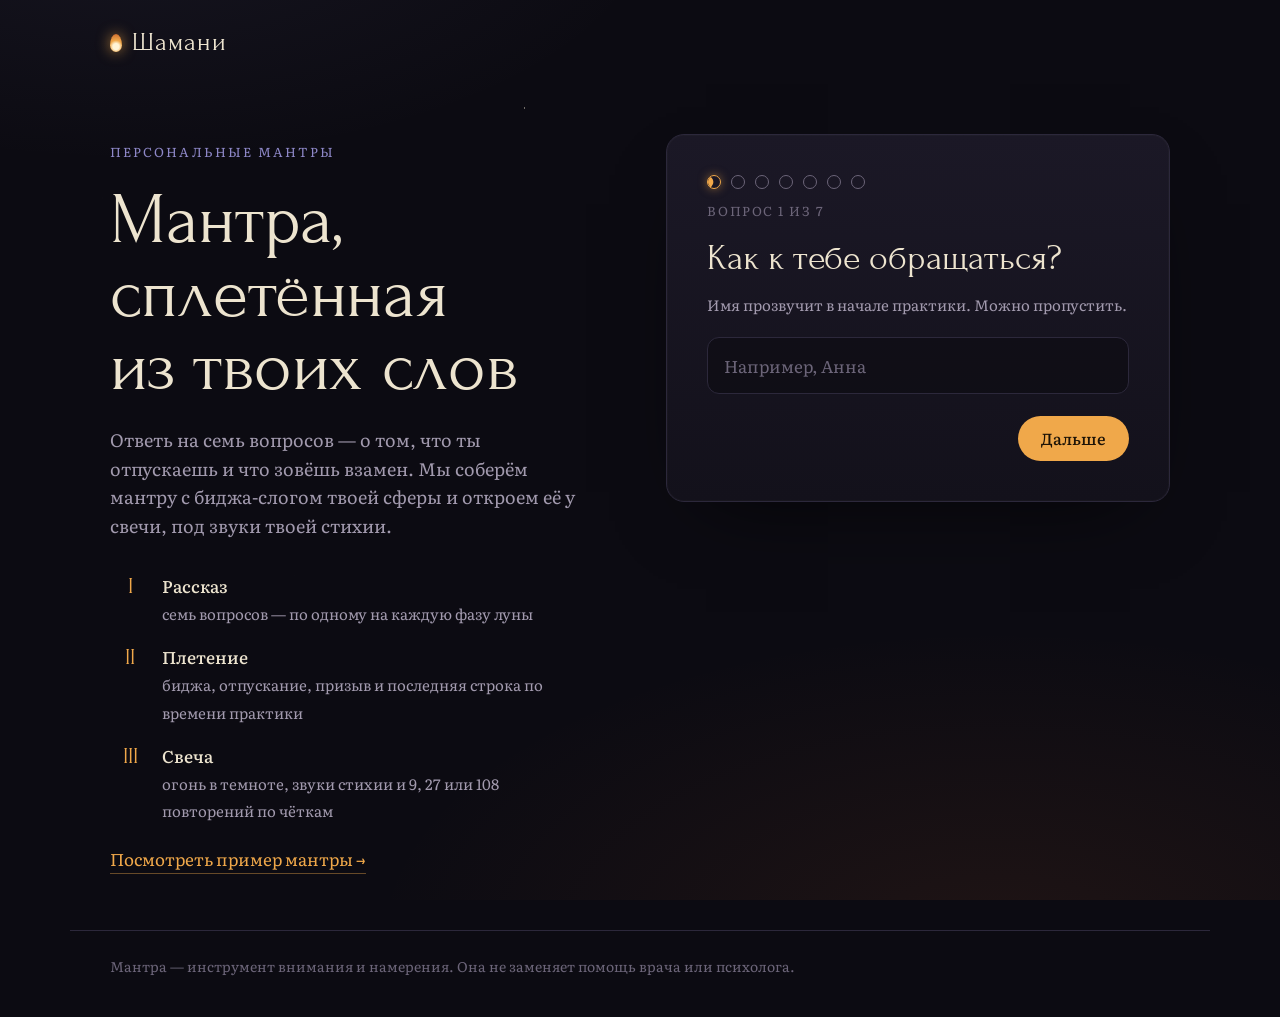
==== index.html @ 1f350509 "MVP: анкета, генератор мантр и страница свечи Co-Authored-By: Claude Opus 5.5 <noreply@anthropic.com" ====
<!doctype html>
<html lang="ru">
<head>
  <meta charset="utf-8">
  <meta name="viewport" content="width=device-width, initial-scale=1, viewport-fit=cover">
  <title>Шамани</title>
  <meta name="description" content="Персональная мантра по семи вопросам — и практика у свечи под звуки твоей стихии.">
  <link rel="icon" href="data:image/svg+xml,%3Csvg xmlns='http://www.w3.org/2000/svg' viewBox='0 0 32 32'%3E%3Cpath d='M16 3c3 6 8 9 8 16a8 8 0 0 1-16 0c0-7 5-10 8-16z' fill='%23F0A84A'/%3E%3C/svg%3E">
  <link rel="preconnect" href="https://fonts.googleapis.com">
  <link rel="preconnect" href="https://fonts.gstatic.com" crossorigin>
  <link rel="stylesheet" href="https://fonts.googleapis.com/css2?family=Forum&family=Literata:ital,opsz,wght@0,7..72,400;0,7..72,500;1,7..72,400&display=swap">
  <link rel="stylesheet" href="css/style.css">
</head>
<body>
  <header class="site-header wrap">
    <a class="brand" href="index.html"><span class="brand-flame" aria-hidden="true"></span>Шамани</a>
    <a class="header-link" id="last-link" href="#" hidden>Моя мантра</a>
  </header>

  <main class="wrap home">
    <section class="intro">
      <p class="eyebrow">Персональные мантры</p>
      <h1>Мантра, сплетённая из&nbsp;твоих слов</h1>
      <p class="lead">Ответь на семь вопросов — о том, что ты отпускаешь и что зовёшь взамен. Мы соберём мантру с биджа-слогом твоей сферы и откроем её у свечи, под звуки твоей стихии.</p>
      <ol class="path">
        <li><span class="path-mark">I</span><div><b>Рассказ</b><span>семь вопросов — по одному на каждую фазу луны</span></div></li>
        <li><span class="path-mark">II</span><div><b>Плетение</b><span>биджа, отпускание, призыв и последняя строка по времени практики</span></div></li>
        <li><span class="path-mark">III</span><div><b>Свеча</b><span>огонь в темноте, звуки стихии и 9, 27 или 108 повторений по чёткам</span></div></li>
      </ol>
      <a class="text-link" id="sample-link" href="mantra.html">Посмотреть пример мантры</a>
    </section>

    <section class="rite" aria-labelledby="rite-title">
      <div class="moons" id="moons" aria-hidden="true"></div>
      <p class="rite-step" id="rite-step">Вопрос 1 из 7</p>

      <form id="rite-form" novalidate>
        <h2 class="rite-q" id="rite-title">Как к тебе обращаться?</h2>
        <p class="rite-hint" id="rite-hint"></p>
        <div class="rite-body" id="rite-body"></div>
        <div class="rite-nav">
          <button type="button" class="btn btn-ghost" id="btn-back">Назад</button>
          <button type="submit" class="btn btn-primary" id="btn-next">Дальше</button>
        </div>
      </form>

      <div class="weaving" id="weaving" hidden>
        <span class="weaving-flame" aria-hidden="true"></span>
        <p>Плетём мантру…</p>
      </div>

      <div class="result" id="result" hidden>
        <p class="eyebrow">Твоя мантра готова</p>
        <div class="result-lines" id="result-lines"></div>
        <p class="result-note" id="result-note"></p>
        <div class="result-actions">
          <a class="btn btn-primary" id="btn-open" href="#">Открыть у свечи</a>
          <button type="button" class="btn btn-ghost" id="btn-copy">Скопировать текст</button>
          <button type="button" class="btn btn-ghost" id="btn-again">Заново</button>
        </div>
      </div>
    </section>
  </main>

  <footer class="wrap site-footer">
    <p>Мантра — инструмент внимания и намерения. Она не заменяет помощь врача или психолога.</p>
  </footer>

  <script src="js/mantra.js"></script>
  <script src="js/app.js"></script>
</body>
</html>
---- css/style.css ----
/* Шамани — «нейтральная мистика»: ночь, воск, пламя.
   Сайт намеренно одноцветный по теме (тёмный): свеча горит в темноте. */
:root {
  color-scheme: dark;
  --night: #0C0B12;
  --surface: #13111B;
  --surface-2: #1B1826;
  --line: #2C283B;
  --tallow: #EDE4CF;
  --muted: #A29AAE;
  --faint: #6C6579;
  --flame: #F0A84A;
  --ember: #C8632B;
  --dusk: #8E88C8;
  --on-flame: #1E1407;

  --display: 'Forum', 'Cormorant Garamond', 'Times New Roman', serif;
  --body: 'Literata', Georgia, 'Times New Roman', serif;
  --radius: 18px;
}

* { box-sizing: border-box; }
[hidden] { display: none !important; }
html, body { min-height: 100%; }

body {
  margin: 0;
  background-color: var(--night);
  background-image:
    radial-gradient(ellipse 70% 50% at 78% 105%, rgba(200, 99, 43, 0.10), transparent 70%),
    radial-gradient(ellipse 60% 40% at 10% -10%, rgba(142, 136, 200, 0.08), transparent 70%),
    radial-gradient(1px 1px at 8% 22%, rgba(237, 228, 207, 0.5) 50%, transparent 51%),
    radial-gradient(1px 1px at 23% 64%, rgba(237, 228, 207, 0.35) 50%, transparent 51%),
    radial-gradient(1.5px 1.5px at 41% 12%, rgba(237, 228, 207, 0.45) 50%, transparent 51%),
    radial-gradient(1px 1px at 57% 38%, rgba(237, 228, 207, 0.3) 50%, transparent 51%),
    radial-gradient(1px 1px at 71% 8%, rgba(237, 228, 207, 0.5) 50%, transparent 51%),
    radial-gradient(1.5px 1.5px at 88% 30%, rgba(237, 228, 207, 0.35) 50%, transparent 51%),
    radial-gradient(1px 1px at 94% 72%, rgba(237, 228, 207, 0.3) 50%, transparent 51%),
    radial-gradient(1px 1px at 34% 88%, rgba(237, 228, 207, 0.3) 50%, transparent 51%);
  background-attachment: fixed;
  color: var(--tallow);
  font-family: var(--body);
  font-size: 17px;
  line-height: 1.6;
  -webkit-font-smoothing: antialiased;
}

.wrap {
  width: 100%;
  max-width: 1140px;
  margin-inline: auto;
  padding-inline: clamp(16px, 4vw, 40px);
}

h1, h2 { font-family: var(--display); font-weight: 400; text-wrap: balance; margin: 0; }
p { margin: 0; }
a { color: inherit; }

:focus-visible { outline: 2px solid var(--flame); outline-offset: 3px; border-radius: 6px; }

.eyebrow {
  font-size: 13px;
  letter-spacing: 0.16em;
  text-transform: uppercase;
  color: var(--dusk);
}

/* --- шапка --- */
.site-header {
  display: flex;
  align-items: center;
  justify-content: space-between;
  gap: 16px;
  padding-block: 22px;
}
.brand {
  display: inline-flex;
  align-items: center;
  gap: 10px;
  font-family: var(--display);
  font-size: 26px;
  letter-spacing: 0.04em;
  text-decoration: none;
}
.brand-flame {
  width: 12px;
  height: 18px;
  border-radius: 50% 50% 50% 50% / 62% 62% 38% 38%;
  background: radial-gradient(circle at 50% 70%, #fff4d6 0 22%, var(--flame) 45%, var(--ember) 100%);
  box-shadow: 0 0 14px rgba(240, 168, 74, 0.7);
  animation: flicker 3.2s ease-in-out infinite;
}
.header-link {
  font-size: 15px;
  color: var(--muted);
  text-decoration: none;
  border-bottom: 1px solid var(--line);
  padding-bottom: 2px;
}
.header-link:hover { color: var(--tallow); border-color: var(--flame); }

/* --- главная --- */
.home {
  display: grid;
  grid-template-columns: minmax(0, 1fr) minmax(0, 1.05fr);
  gap: clamp(32px, 6vw, 80px);
  align-items: start;
  padding-block: clamp(16px, 4vw, 48px) 56px;
}
.intro { display: grid; gap: 22px; padding-top: 8px; }
.intro h1 { font-size: clamp(42px, 5.6vw, 72px); line-height: 1.02; letter-spacing: -0.005em; }
.lead { color: var(--muted); font-size: 18px; max-width: 34em; }

.path { list-style: none; margin: 6px 0 0; padding: 0; display: grid; gap: 14px; }
.path li { display: grid; grid-template-columns: 40px 1fr; gap: 12px; align-items: baseline; }
.path-mark { font-family: var(--display); font-size: 22px; color: var(--flame); text-align: center; }
.path b { font-weight: 500; display: block; }
.path span:not(.path-mark) { color: var(--muted); font-size: 15px; }

.text-link {
  justify-self: start;
  color: var(--flame);
  text-decoration: none;
  border-bottom: 1px solid rgba(240, 168, 74, 0.4);
}
.text-link::after { content: ' →'; }
.text-link:hover { border-color: var(--flame); }

/* --- обряд (анкета) --- */
.rite {
  background: linear-gradient(180deg, var(--surface-2), var(--surface));
  border: 1px solid var(--line);
  border-radius: var(--radius);
  padding: clamp(22px, 3.5vw, 40px);
  display: grid;
  gap: 18px;
  box-shadow: 0 30px 80px -40px rgba(0, 0, 0, 0.8), 0 0 0 1px rgba(237, 228, 207, 0.02) inset;
}

.moons { display: flex; gap: 10px; }
.moon {
  width: 14px;
  height: 14px;
  border-radius: 50%;
  border: 1px solid var(--faint);
  position: relative;
  overflow: hidden;
  transition: border-color 0.3s, box-shadow 0.3s;
}
.moon::after {
  content: '';
  position: absolute;
  inset: 0;
  border-radius: 50%;
  background: var(--tallow);
  transform: translateX(-100%);
  transition: transform 0.5s ease;
}
.moon.is-now { border-color: var(--flame); box-shadow: 0 0 10px rgba(240, 168, 74, 0.5); }
.moon.is-now::after { transform: translateX(-55%); background: var(--flame); }
.moon.is-full { border-color: var(--tallow); }
.moon.is-full::after { transform: translateX(0); }

.rite-step { font-size: 13px; letter-spacing: 0.12em; text-transform: uppercase; color: var(--faint); margin-top: -6px; }
#rite-form { display: grid; gap: 14px; }
.rite-q { font-size: clamp(28px, 3vw, 36px); line-height: 1.1; }
.rite-hint { color: var(--muted); font-size: 15px; }
.rite-body { margin-top: 6px; }

.chips { display: grid; grid-template-columns: repeat(2, minmax(0, 1fr)); gap: 10px; }
.chip {
  position: relative;
  display: grid;
  gap: 2px;
  padding: 12px 16px;
  border: 1px solid var(--line);
  border-radius: 12px;
  background: rgba(237, 228, 207, 0.02);
  cursor: pointer;
  transition: border-color 0.2s, background 0.2s;
}
.chip input { position: absolute; opacity: 0; inset: 0; margin: 0; cursor: pointer; }
.chip-label { font-size: 17px; }
.chip-hint { font-size: 13px; color: var(--faint); line-height: 1.35; }
.chip:hover { border-color: var(--faint); }
.chip:has(input:checked) {
  border-color: var(--flame);
  background: rgba(240, 168, 74, 0.08);
}
.chip:has(input:checked) .chip-label { color: var(--flame); }
.chip:has(input:focus-visible) { outline: 2px solid var(--flame); outline-offset: 2px; }

.field {
  width: 100%;
  font: inherit;
  color: var(--tallow);
  background: rgba(12, 11, 18, 0.6);
  border: 1px solid var(--line);
  border-radius: 12px;
  padding: 14px 16px;
  resize: vertical;
}
.field::placeholder { color: var(--faint); }
.field:focus { border-color: var(--flame); outline: none; box-shadow: 0 0 0 3px rgba(240, 168, 74, 0.15); }

.rite-nav { display: flex; justify-content: space-between; gap: 12px; margin-top: 8px; }
.rite-nav .btn-primary { margin-left: auto; }

/* --- кнопки --- */
.btn {
  display: inline-flex;
  align-items: center;
  justify-content: center;
  gap: 8px;
  font: inherit;
  font-size: 16px;
  line-height: 1.2;
  padding: 12px 22px;
  border-radius: 999px;
  border: 1px solid transparent;
  cursor: pointer;
  text-decoration: none;
  transition: background 0.2s, border-color 0.2s, color 0.2s, box-shadow 0.2s, opacity 0.2s;
}
.btn-primary { background: var(--flame); color: var(--on-flame); font-weight: 500; }
.btn-primary:hover { box-shadow: 0 0 24px rgba(240, 168, 74, 0.45); }
.btn-primary:disabled { opacity: 0.35; cursor: not-allowed; box-shadow: none; }
.btn-ghost { background: transparent; color: var(--tallow); border-color: var(--line); }
.btn-ghost:hover { border-color: var(--faint); }
.btn-small { font-size: 14px; padding: 8px 16px; }

/* --- плетение и результат --- */
.weaving { display: grid; justify-items: center; gap: 16px; padding-block: 48px; color: var(--muted); }
.weaving-flame {
  width: 22px;
  height: 34px;
  border-radius: 50% 50% 50% 50% / 62% 62% 38% 38%;
  background: radial-gradient(circle at 50% 70%, #fff4d6 0 22%, var(--flame) 45%, var(--ember) 100%);
  box-shadow: 0 0 40px 10px rgba(240, 168, 74, 0.35);
  animation: flicker 1.4s ease-in-out infinite;
}

.result { display: grid; gap: 18px; }
.result-lines { display: grid; gap: 6px; font-family: var(--display); font-size: clamp(21px, 2.2vw, 25px); line-height: 1.3; }
.result-lines .bija { color: var(--flame); font-size: 1.35em; letter-spacing: 0.06em; margin-bottom: 4px; }
.result-note { color: var(--muted); font-size: 14px; font-style: italic; }
.result-actions { display: flex; flex-wrap: wrap; gap: 10px; }

.site-footer { padding-block: 24px 40px; color: var(--faint); font-size: 14px; border-top: 1px solid var(--line); }

/* --- страница свечи --- */
.altar {
  display: grid;
  justify-items: center;
  text-align: center;
  gap: 20px;
  padding-block: 8px 56px;
  max-width: 820px;
}
.altar-head { display: grid; gap: 10px; justify-items: center; }
.altar h1 { font-size: clamp(34px, 5vw, 54px); line-height: 1.05; }
.altar-intent { color: var(--muted); font-style: italic; max-width: 32em; }

.altar-stage { position: relative; width: 100%; max-width: 520px; }
.altar-stage canvas { display: block; width: 100%; height: clamp(300px, 56vh, 520px); }
.beads-count {
  position: absolute;
  right: 0;
  bottom: 6px;
  font-size: 13px;
  letter-spacing: 0.1em;
  color: var(--faint);
  font-variant-numeric: tabular-nums;
}

.mantra-lines {
  list-style: none;
  margin: 0;
  padding: 0;
  display: grid;
  gap: 8px;
  font-family: var(--display);
  font-size: clamp(22px, 2.6vw, 28px);
  line-height: 1.3;
}
.mantra-lines li { color: var(--muted); transition: color 0.6s, text-shadow 0.6s; }
.mantra-lines .bija { color: var(--flame); font-size: 1.35em; letter-spacing: 0.08em; }
.mantra-lines li.is-now { color: var(--tallow); text-shadow: 0 0 22px rgba(240, 168, 74, 0.55); }
.mantra-lines .bija.is-now { color: #FFD08A; }
.bija-note { font-size: 14px; font-style: italic; color: var(--faint); }

.altar-controls {
  width: 100%;
  display: grid;
  justify-items: center;
  gap: 18px;
  margin-top: 8px;
  padding-top: 24px;
  border-top: 1px solid var(--line);
  transition: opacity 0.8s;
}
.btn-light { font-size: 18px; padding: 14px 34px; }
.controls-row { display: flex; flex-wrap: wrap; justify-content: center; align-items: end; gap: 14px 22px; }
.control { display: grid; gap: 6px; text-align: left; font-size: 13px; color: var(--muted); }
.control select {
  font: inherit;
  font-size: 15px;
  color: var(--tallow);
  background: var(--surface-2);
  border: 1px solid var(--line);
  border-radius: 10px;
  padding: 9px 12px;
  max-width: 100%;
}
.control input[type='range'] { accent-color: var(--flame); width: 160px; max-width: 100%; }
.toggle { display: inline-flex; align-items: center; gap: 8px; font-size: 15px; color: var(--muted); cursor: pointer; }
.toggle input { accent-color: var(--flame); width: 18px; height: 18px; }
.toggle input:disabled + span { color: var(--faint); }
.altar-status { color: var(--flame); min-height: 1.6em; }

/* пока горит свеча, всё лишнее отступает в тень */
.is-lit .site-header,
.is-lit .altar-head,
.is-lit .bija-note,
.is-lit .altar-controls { opacity: 0.28; transition: opacity 0.8s; }
.is-lit .site-header:hover,
.is-lit .altar-controls:hover,
.is-lit .altar-controls:focus-within { opacity: 1; }

.altar-empty { display: grid; justify-items: center; gap: 16px; text-align: center; padding-block: 12vh; }
.altar-empty h1 { font-size: 44px; }
.altar-empty p { color: var(--muted); }

@keyframes flicker {
  0%, 100% { transform: scale(1) rotate(-1deg); opacity: 1; }
  30% { transform: scale(1.04, 0.97) rotate(1.5deg); opacity: 0.92; }
  60% { transform: scale(0.97, 1.05) rotate(-2deg); opacity: 1; }
}

@media (max-width: 860px) {
  .home { grid-template-columns: 1fr; }
  .path { display: none; }
}
@media (max-width: 460px) {
  .chips { grid-template-columns: 1fr; }
  .chips-dense { grid-template-columns: repeat(2, minmax(0, 1fr)); }
  .chips-dense .chip-hint { display: none; }
  .rite-nav .btn { padding-inline: 18px; }
}

@media (prefers-reduced-motion: reduce) {
  *, *::before, *::after { animation: none !important; transition: none !important; }
}
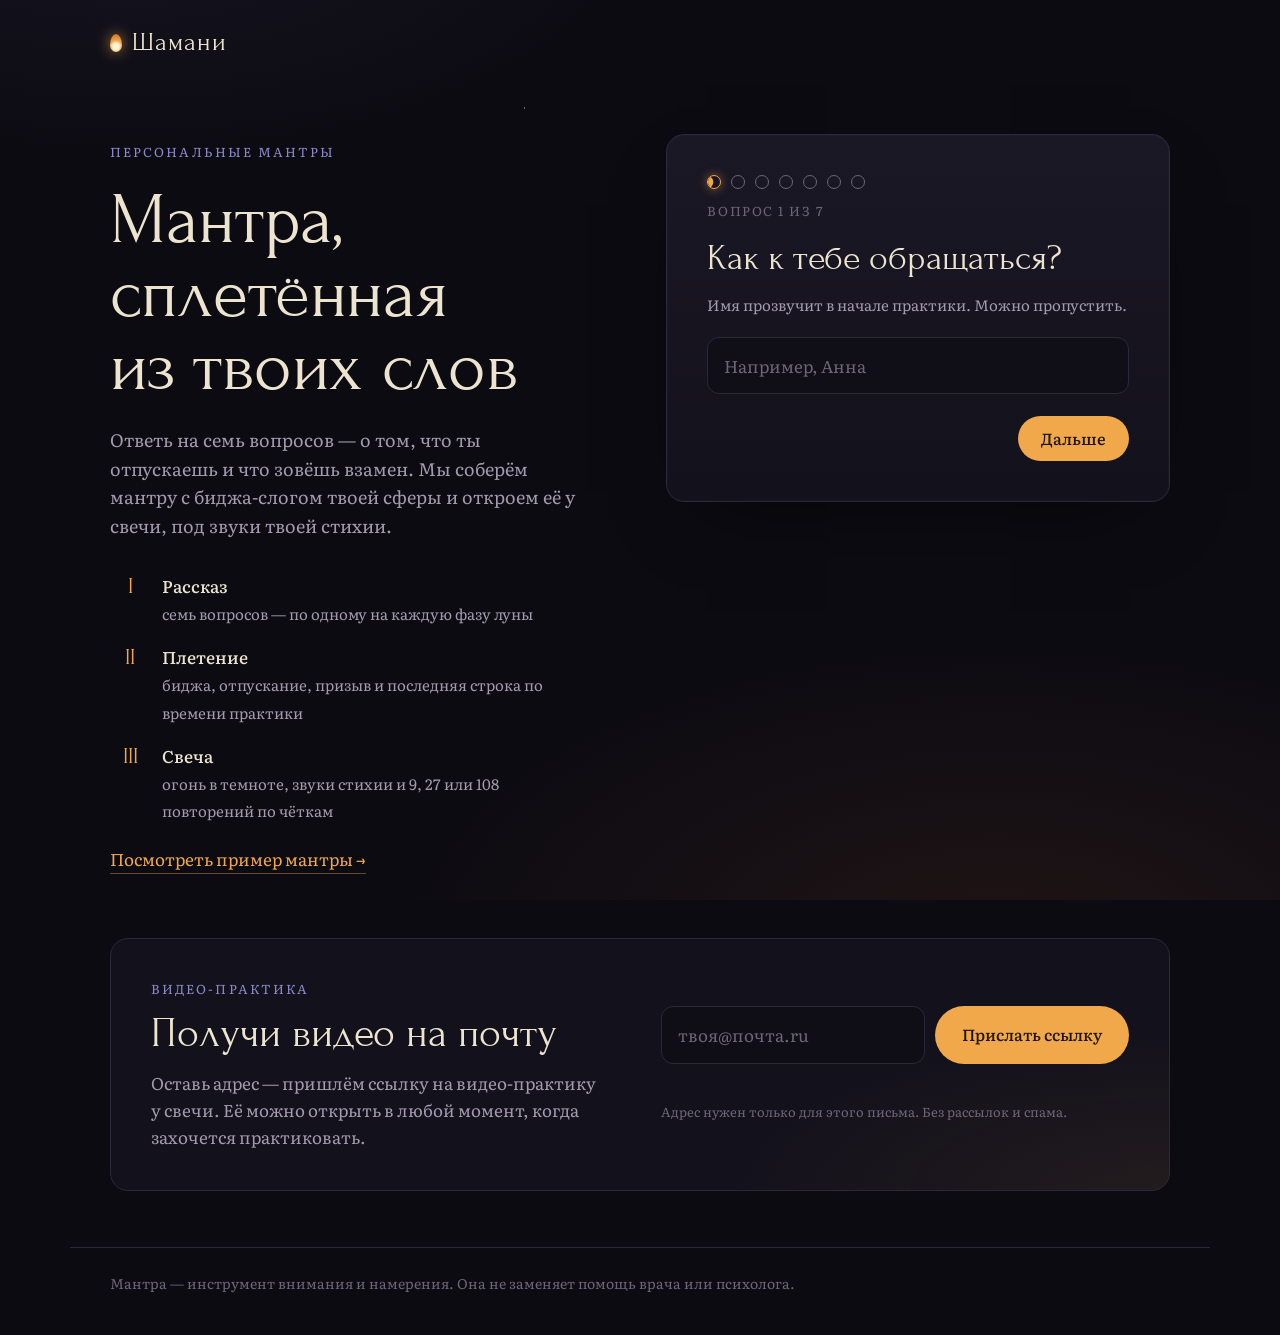
==== commit 0725aa69: "Видео-практика и форма «Получи видео на почту» - video.html: плеер для файла или встраивания VK Виде" ====
--- a/index.html
+++ b/index.html
@@ -62,11 +62,33 @@
     </section>
   </main>
 
+  <section class="wrap letter" aria-labelledby="letter-title">
+    <div class="letter-card">
+      <div class="letter-copy">
+        <p class="eyebrow">Видео-практика</p>
+        <h2 id="letter-title">Получи видео на почту</h2>
+        <p>Оставь адрес — пришлём ссылку на видео-практику у свечи. Её можно открыть в любой момент, когда захочется практиковать.</p>
+      </div>
+      <form class="letter-form" id="letter-form" novalidate>
+        <label class="visually-hidden" for="letter-email">Электронная почта</label>
+        <input class="field" id="letter-email" name="email" type="email" inputmode="email" autocomplete="email"
+          placeholder="твоя@почта.ru" required maxlength="120">
+        <!-- ловушка для ботов: человек это поле не видит -->
+        <input class="visually-hidden" name="website" tabindex="-1" autocomplete="off" aria-hidden="true">
+        <button type="submit" class="btn btn-primary" id="letter-send">Прислать ссылку</button>
+        <p class="letter-status" id="letter-status" role="status"></p>
+        <p class="letter-fine">Адрес нужен только для этого письма. Без рассылок и спама.</p>
+      </form>
+    </div>
+  </section>
+
   <footer class="wrap site-footer">
     <p>Мантра — инструмент внимания и намерения. Она не заменяет помощь врача или психолога.</p>
   </footer>
 
   <script src="js/mantra.js"></script>
   <script src="js/app.js"></script>
+  <script src="js/config.js"></script>
+  <script src="js/letter.js"></script>
 </body>
 </html>
--- a/css/style.css
+++ b/css/style.css
@@ -246,6 +246,56 @@
 .result-note { color: var(--muted); font-size: 14px; font-style: italic; }
 .result-actions { display: flex; flex-wrap: wrap; gap: 10px; }
 
+.visually-hidden {
+  position: absolute !important;
+  width: 1px;
+  height: 1px;
+  overflow: hidden;
+  clip-path: inset(50%);
+  white-space: nowrap;
+}
+
+/* --- письмо с видео (конец главной) --- */
+.letter { padding-block: 8px 56px; }
+.letter-card {
+  display: grid;
+  grid-template-columns: minmax(0, 1fr) minmax(0, 1.05fr);
+  gap: clamp(20px, 5vw, 64px);
+  align-items: center;
+  padding: clamp(22px, 3.5vw, 40px);
+  border: 1px solid var(--line);
+  border-radius: var(--radius);
+  background:
+    radial-gradient(ellipse 60% 90% at 100% 100%, rgba(240, 168, 74, 0.07), transparent 70%),
+    var(--surface);
+}
+.letter-copy { display: grid; gap: 12px; }
+.letter-copy h2 { font-size: clamp(30px, 3.4vw, 42px); line-height: 1.08; }
+.letter-copy p:last-child { color: var(--muted); max-width: 30em; }
+.letter-form { display: grid; grid-template-columns: minmax(0, 1fr) auto; gap: 10px; }
+.letter-form .btn { padding-inline: 26px; }
+.letter-status { grid-column: 1 / -1; min-height: 1.6em; font-size: 15px; color: var(--muted); }
+.letter-status.is-ok { color: var(--flame); }
+.letter-status.is-error { color: #E88A6A; }
+.letter-fine { grid-column: 1 / -1; font-size: 13px; color: var(--faint); margin-top: -6px; }
+
+/* --- страница видео --- */
+.screening { display: grid; justify-items: center; text-align: center; gap: 24px; padding-block: 8px 56px; max-width: 980px; }
+.screening-head { display: grid; gap: 10px; justify-items: center; }
+.screening h1 { font-size: clamp(34px, 5vw, 54px); line-height: 1.05; }
+.screening-text { color: var(--muted); max-width: 34em; }
+.screen {
+  width: 100%;
+  aspect-ratio: 16 / 9;
+  border-radius: var(--radius);
+  overflow: hidden;
+  background: #000;
+  border: 1px solid var(--line);
+  box-shadow: 0 30px 90px -30px rgba(240, 168, 74, 0.18), 0 30px 80px -40px rgba(0, 0, 0, 0.9);
+}
+.screen video, .screen iframe { display: block; width: 100%; height: 100%; border: 0; }
+.screen-error { display: grid; place-items: center; height: 100%; padding: 24px; color: var(--muted); }
+
 .site-footer { padding-block: 24px 40px; color: var(--faint); font-size: 14px; border-top: 1px solid var(--line); }
 
 /* --- страница свечи --- */
@@ -340,6 +390,10 @@
 @media (max-width: 860px) {
   .home { grid-template-columns: 1fr; }
   .path { display: none; }
+  .letter-card { grid-template-columns: 1fr; }
+}
+@media (max-width: 520px) {
+  .letter-form { grid-template-columns: 1fr; }
 }
 @media (max-width: 460px) {
   .chips { grid-template-columns: 1fr; }
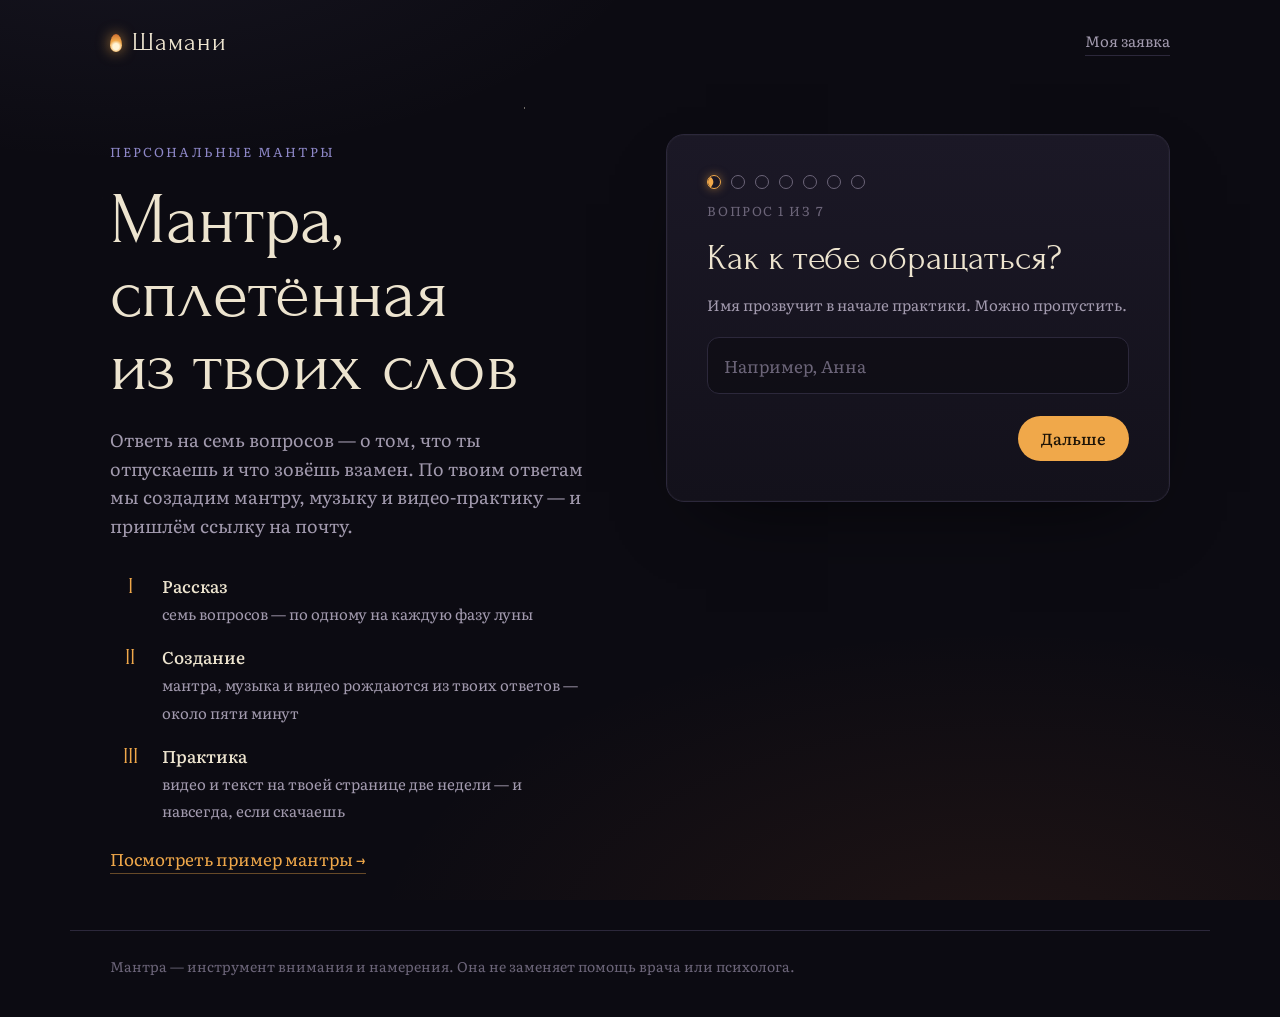
==== commit 1db1e5a0: "Прототип заявок: анкета → оплата → нейросеть → личная страница на 14 дней - анкета заканчивается поч" ====
--- a/index.html
+++ b/index.html
@@ -14,18 +14,18 @@
 <body>
   <header class="site-header wrap">
     <a class="brand" href="index.html"><span class="brand-flame" aria-hidden="true"></span>Шамани</a>
-    <a class="header-link" id="last-link" href="#" hidden>Моя мантра</a>
+    <a class="header-link" id="order-link" href="order.html">Моя заявка</a>
   </header>
 
   <main class="wrap home">
     <section class="intro">
       <p class="eyebrow">Персональные мантры</p>
       <h1>Мантра, сплетённая из&nbsp;твоих слов</h1>
-      <p class="lead">Ответь на семь вопросов — о том, что ты отпускаешь и что зовёшь взамен. Мы соберём мантру с биджа-слогом твоей сферы и откроем её у свечи, под звуки твоей стихии.</p>
+      <p class="lead">Ответь на семь вопросов — о том, что ты отпускаешь и что зовёшь взамен. По твоим ответам мы создадим мантру, музыку и видео-практику — и пришлём ссылку на почту.</p>
       <ol class="path">
         <li><span class="path-mark">I</span><div><b>Рассказ</b><span>семь вопросов — по одному на каждую фазу луны</span></div></li>
-        <li><span class="path-mark">II</span><div><b>Плетение</b><span>биджа, отпускание, призыв и последняя строка по времени практики</span></div></li>
-        <li><span class="path-mark">III</span><div><b>Свеча</b><span>огонь в темноте, звуки стихии и 9, 27 или 108 повторений по чёткам</span></div></li>
+        <li><span class="path-mark">II</span><div><b>Создание</b><span>мантра, музыка и видео рождаются из твоих ответов — около пяти минут</span></div></li>
+        <li><span class="path-mark">III</span><div><b>Практика</b><span>видео и текст на твоей странице две недели — и навсегда, если скачаешь</span></div></li>
       </ol>
       <a class="text-link" id="sample-link" href="mantra.html">Посмотреть пример мантры</a>
     </section>
@@ -46,41 +46,10 @@
 
       <div class="weaving" id="weaving" hidden>
         <span class="weaving-flame" aria-hidden="true"></span>
-        <p>Плетём мантру…</p>
-      </div>
-
-      <div class="result" id="result" hidden>
-        <p class="eyebrow">Твоя мантра готова</p>
-        <div class="result-lines" id="result-lines"></div>
-        <p class="result-note" id="result-note"></p>
-        <div class="result-actions">
-          <a class="btn btn-primary" id="btn-open" href="#">Открыть у свечи</a>
-          <button type="button" class="btn btn-ghost" id="btn-copy">Скопировать текст</button>
-          <button type="button" class="btn btn-ghost" id="btn-again">Заново</button>
-        </div>
+        <p>Оформляем заявку…</p>
       </div>
     </section>
   </main>
-
-  <section class="wrap letter" aria-labelledby="letter-title">
-    <div class="letter-card">
-      <div class="letter-copy">
-        <p class="eyebrow">Видео-практика</p>
-        <h2 id="letter-title">Получи видео на почту</h2>
-        <p>Оставь адрес — пришлём ссылку на видео-практику у свечи. Её можно открыть в любой момент, когда захочется практиковать.</p>
-      </div>
-      <form class="letter-form" id="letter-form" novalidate>
-        <label class="visually-hidden" for="letter-email">Электронная почта</label>
-        <input class="field" id="letter-email" name="email" type="email" inputmode="email" autocomplete="email"
-          placeholder="твоя@почта.ru" required maxlength="120">
-        <!-- ловушка для ботов: человек это поле не видит -->
-        <input class="visually-hidden" name="website" tabindex="-1" autocomplete="off" aria-hidden="true">
-        <button type="submit" class="btn btn-primary" id="letter-send">Прислать ссылку</button>
-        <p class="letter-status" id="letter-status" role="status"></p>
-        <p class="letter-fine">Адрес нужен только для этого письма. Без рассылок и спама.</p>
-      </form>
-    </div>
-  </section>
 
   <footer class="wrap site-footer">
     <p>Мантра — инструмент внимания и намерения. Она не заменяет помощь врача или психолога.</p>
@@ -88,7 +57,5 @@
 
   <script src="js/mantra.js"></script>
   <script src="js/app.js"></script>
-  <script src="js/config.js"></script>
-  <script src="js/letter.js"></script>
 </body>
 </html>
--- a/css/style.css
+++ b/css/style.css
@@ -240,11 +240,6 @@
   animation: flicker 1.4s ease-in-out infinite;
 }
 
-.result { display: grid; gap: 18px; }
-.result-lines { display: grid; gap: 6px; font-family: var(--display); font-size: clamp(21px, 2.2vw, 25px); line-height: 1.3; }
-.result-lines .bija { color: var(--flame); font-size: 1.35em; letter-spacing: 0.06em; margin-bottom: 4px; }
-.result-note { color: var(--muted); font-size: 14px; font-style: italic; }
-.result-actions { display: flex; flex-wrap: wrap; gap: 10px; }
 
 .visually-hidden {
   position: absolute !important;
@@ -255,35 +250,79 @@
   white-space: nowrap;
 }
 
-/* --- письмо с видео (конец главной) --- */
-.letter { padding-block: 8px 56px; }
-.letter-card {
-  display: grid;
-  grid-template-columns: minmax(0, 1fr) minmax(0, 1.05fr);
-  gap: clamp(20px, 5vw, 64px);
-  align-items: center;
-  padding: clamp(22px, 3.5vw, 40px);
+/* --- страница заявки --- */
+.order { display: grid; justify-items: center; padding-block: 8px 64px; }
+.order-loading { color: var(--muted); padding-block: 12vh; }
+.order-card {
+  width: 100%;
+  max-width: 620px;
+  display: grid;
+  justify-items: center;
+  text-align: center;
+  gap: 16px;
+  padding: clamp(26px, 4vw, 44px);
   border: 1px solid var(--line);
   border-radius: var(--radius);
-  background:
-    radial-gradient(ellipse 60% 90% at 100% 100%, rgba(240, 168, 74, 0.07), transparent 70%),
-    var(--surface);
-}
-.letter-copy { display: grid; gap: 12px; }
-.letter-copy h2 { font-size: clamp(30px, 3.4vw, 42px); line-height: 1.08; }
-.letter-copy p:last-child { color: var(--muted); max-width: 30em; }
-.letter-form { display: grid; grid-template-columns: minmax(0, 1fr) auto; gap: 10px; }
-.letter-form .btn { padding-inline: 26px; }
-.letter-status { grid-column: 1 / -1; min-height: 1.6em; font-size: 15px; color: var(--muted); }
-.letter-status.is-ok { color: var(--flame); }
-.letter-status.is-error { color: #E88A6A; }
-.letter-fine { grid-column: 1 / -1; font-size: 13px; color: var(--faint); margin-top: -6px; }
-
-/* --- страница видео --- */
-.screening { display: grid; justify-items: center; text-align: center; gap: 24px; padding-block: 8px 56px; max-width: 980px; }
-.screening-head { display: grid; gap: 10px; justify-items: center; }
-.screening h1 { font-size: clamp(34px, 5vw, 54px); line-height: 1.05; }
-.screening-text { color: var(--muted); max-width: 34em; }
+  background: linear-gradient(180deg, var(--surface-2), var(--surface));
+  box-shadow: 0 30px 80px -40px rgba(0, 0, 0, 0.8);
+}
+.order-card h1, .ready h1 { font-size: clamp(34px, 5vw, 50px); line-height: 1.05; }
+.order-text { color: var(--muted); max-width: 32em; }
+.order-fine { font-size: 13px; color: var(--faint); max-width: 30em; }
+.rite-error { min-height: 1.4em; margin-top: 8px; font-size: 15px; color: #E88A6A; }
+.rite-error:empty { min-height: 0; margin: 0; }
+
+.lookup { width: 100%; display: grid; gap: 14px; text-align: left; margin-top: 6px; }
+.lookup .btn { justify-self: center; min-width: 180px; }
+
+.stages { list-style: none; margin: 4px 0; padding: 0; display: grid; gap: 10px; text-align: left; }
+.stages li { position: relative; padding-left: 30px; color: var(--faint); }
+.stages li::before {
+  content: '';
+  position: absolute;
+  left: 4px;
+  top: 0.45em;
+  width: 12px;
+  height: 12px;
+  border-radius: 50%;
+  border: 1px solid var(--faint);
+}
+.stages li.is-done { color: var(--muted); }
+.stages li.is-done::before { background: var(--tallow); border-color: var(--tallow); }
+.stages li.is-now { color: var(--tallow); }
+.stages li.is-now::before { border-color: var(--flame); background: var(--flame); box-shadow: 0 0 10px rgba(240, 168, 74, 0.6); animation: flicker 1.4s ease-in-out infinite; }
+
+.ready { width: 100%; max-width: 900px; display: grid; justify-items: center; text-align: center; gap: 24px; }
+.ready-head { display: grid; gap: 10px; justify-items: center; }
+.access { font-size: 15px; color: var(--flame); }
+.ready-audio { width: 100%; max-width: 520px; }
+.downloads {
+  width: 100%;
+  display: grid;
+  justify-items: center;
+  gap: 10px;
+  padding-top: 26px;
+  border-top: 1px solid var(--line);
+}
+.downloads h2 { font-size: 30px; }
+.download-list { list-style: none; margin: 8px 0 0; padding: 0; display: flex; flex-wrap: wrap; justify-content: center; gap: 12px; }
+.download {
+  display: grid;
+  gap: 2px;
+  min-width: 170px;
+  padding: 14px 20px;
+  border: 1px solid var(--line);
+  border-radius: 14px;
+  text-decoration: none;
+  background: rgba(237, 228, 207, 0.02);
+  transition: border-color 0.2s, background 0.2s;
+}
+.download b { font-weight: 500; }
+.download b::before { content: '↓ '; color: var(--flame); }
+.download span { font-size: 13px; color: var(--faint); }
+.download:hover { border-color: var(--flame); background: rgba(240, 168, 74, 0.06); }
+.dev-only { border-style: dashed; color: var(--faint); }
+
 .screen {
   width: 100%;
   aspect-ratio: 16 / 9;
@@ -390,10 +429,6 @@
 @media (max-width: 860px) {
   .home { grid-template-columns: 1fr; }
   .path { display: none; }
-  .letter-card { grid-template-columns: 1fr; }
-}
-@media (max-width: 520px) {
-  .letter-form { grid-template-columns: 1fr; }
 }
 @media (max-width: 460px) {
   .chips { grid-template-columns: 1fr; }
